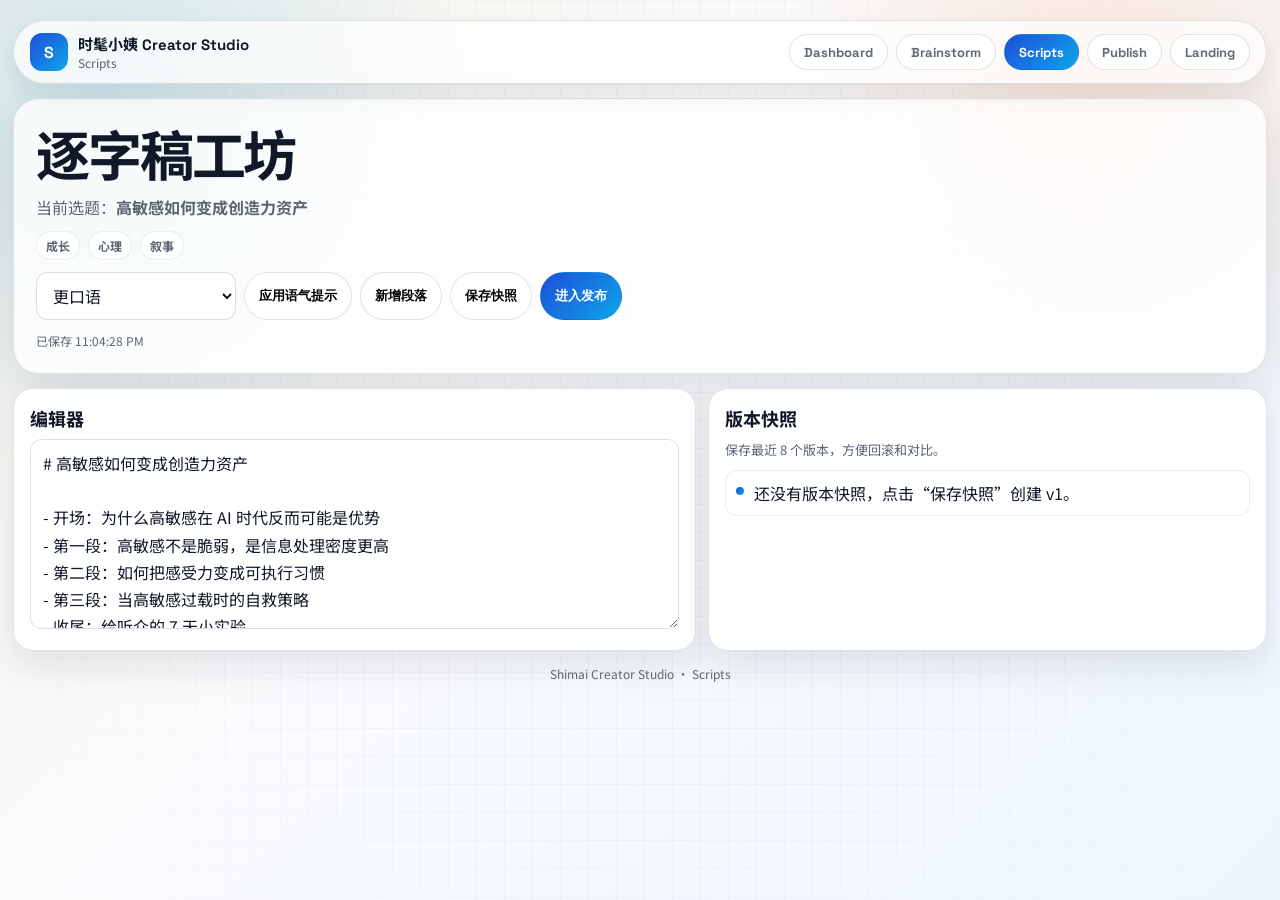
==== shimai_creator_studio_app/pages/scripts.html @ 161e4a40 "feat: add interactive Shimai Creator Studio prototype and app scaffold" ====
<!doctype html>
<html lang="zh-CN">
<head>
  <meta charset="utf-8" />
  <meta name="viewport" content="width=device-width, initial-scale=1" />
  <title>Creator Studio - Scripts</title>
  <link rel="preconnect" href="https://fonts.googleapis.com" />
  <link rel="preconnect" href="https://fonts.gstatic.com" crossorigin />
  <link href="https://fonts.googleapis.com/css2?family=Space+Grotesk:wght@400;500;700;800&family=Noto+Sans+SC:wght@400;500;700;900&display=swap" rel="stylesheet" />
  <link rel="stylesheet" href="../assets/css/studio.css" />
</head>
<body>
  <div class="shell">
    <header class="topbar">
      <div class="brand">
        <div class="brand-mark">S</div>
        <div class="brand-copy">
          <strong>时髦小姨 Creator Studio</strong>
          <span>Scripts</span>
        </div>
      </div>
      <nav class="nav">
        <a class="nav-link" data-page="dashboard" href="dashboard.html">Dashboard</a>
        <a class="nav-link" data-page="brainstorm" href="brainstorm.html">Brainstorm</a>
        <a class="nav-link" data-page="scripts" href="scripts.html">Scripts</a>
        <a class="nav-link" data-page="publish" href="publish.html">Publish</a>
        <a class="nav-link" href="../../index.html">Landing</a>
      </nav>
    </header>

    <section class="hero">
      <h1 class="h1">逐字稿工坊</h1>
      <p>当前选题：<strong id="scriptTopic">-</strong></p>
      <div id="scriptTags" class="badges"></div>
      <div class="toolbar" style="margin-top:12px;">
        <select id="toneSelect" class="select" style="max-width:200px;">
          <option value="casual">更口语</option>
          <option value="professional">更结构化</option>
          <option value="warm">更温暖</option>
        </select>
        <button id="toneApplyBtn" class="btn" type="button">应用语气提示</button>
        <button id="addBlockBtn" class="btn" type="button">新增段落</button>
        <button id="snapshotBtn" class="btn" type="button">保存快照</button>
        <button id="toPublishBtn" class="btn primary" type="button">进入发布</button>
      </div>
      <p id="saveStatus" class="small" style="margin-top:8px;"></p>
    </section>

    <section class="section split">
      <article class="card">
        <h3>编辑器</h3>
        <textarea id="scriptEditor" class="textarea"></textarea>
      </article>
      <article class="card">
        <h3>版本快照</h3>
        <p>保存最近 8 个版本，方便回滚和对比。</p>
        <ul id="versionList" class="list" style="margin-top:10px;"></ul>
      </article>
    </section>

    <footer class="footer">Shimai Creator Studio · Scripts</footer>
  </div>

  <script src="../assets/js/studio-data.js"></script>
  <script src="../assets/js/studio-core.js"></script>
  <script src="../assets/js/scripts.js"></script>
</body>
</html>
---- shimai_creator_studio_app/assets/css/studio.css ----
:root {
  --bg: #f7f2e9;
  --bg2: #eef6ff;
  --ink: #111827;
  --muted: #5a6470;
  --line: rgba(17, 24, 39, 0.12);
  --card: rgba(255, 255, 255, 0.78);
  --card-strong: rgba(255, 255, 255, 0.92);
  --blue: #1d4ed8;
  --cyan: #0ea5e9;
  --coral: #f97316;
  --violet: #8b5cf6;
  --ok: #16a34a;
  --warn: #ea580c;
  --shadow: 0 20px 56px rgba(17, 24, 39, 0.12);
  --r-xl: 26px;
  --r-lg: 20px;
  --r-md: 14px;
}

* { box-sizing: border-box; }
html, body { margin: 0; padding: 0; }
body {
  color: var(--ink);
  font-family: "Noto Sans SC", "Microsoft YaHei", sans-serif;
  background:
    radial-gradient(circle at 8% 12%, rgba(14, 165, 233, 0.17), transparent 26%),
    radial-gradient(circle at 86% 10%, rgba(249, 115, 22, 0.15), transparent 24%),
    linear-gradient(135deg, var(--bg) 0%, #fafbfd 42%, var(--bg2) 100%);
  min-height: 100vh;
}
body::before {
  content: "";
  position: fixed;
  inset: 0;
  pointer-events: none;
  background-image:
    linear-gradient(rgba(17, 24, 39, 0.03) 1px, transparent 1px),
    linear-gradient(90deg, rgba(17, 24, 39, 0.03) 1px, transparent 1px);
  background-size: 28px 28px;
  mask-image: radial-gradient(circle at center, black 48%, transparent 90%);
}

a { color: inherit; text-decoration: none; }

.shell {
  width: min(1280px, calc(100% - 26px));
  margin: 0 auto;
  padding: 20px 0 50px;
  position: relative;
  z-index: 1;
}

.topbar {
  display: flex;
  align-items: center;
  justify-content: space-between;
  gap: 14px;
  padding: 12px 16px;
  border-radius: 999px;
  border: 1px solid var(--line);
  background: rgba(255, 255, 255, 0.7);
  backdrop-filter: blur(12px);
  box-shadow: 0 10px 24px rgba(17, 24, 39, 0.08);
  margin-bottom: 14px;
}
.brand {
  display: flex;
  align-items: center;
  gap: 10px;
  min-width: 0;
}
.brand-mark {
  width: 38px;
  height: 38px;
  border-radius: 12px;
  background: linear-gradient(135deg, var(--blue), var(--cyan));
  display: grid;
  place-items: center;
  color: #fff;
  font-weight: 800;
  font-family: "Space Grotesk", sans-serif;
}
.brand-copy strong,
.h1,
.section-head h2,
.card h3,
.metric strong,
.nav-link {
  font-family: "Space Grotesk", "Noto Sans SC", sans-serif;
}
.brand-copy strong { display: block; font-size: 15px; }
.brand-copy span { display: block; font-size: 12px; color: var(--muted); }

.nav { display: flex; flex-wrap: wrap; gap: 8px; justify-content: flex-end; }
.nav-link {
  border-radius: 999px;
  border: 1px solid var(--line);
  background: rgba(255, 255, 255, 0.84);
  height: 36px;
  padding: 0 14px;
  display: inline-flex;
  align-items: center;
  justify-content: center;
  font-size: 13px;
  font-weight: 700;
  color: #5f6a76;
}
.nav-link.active {
  color: #fff;
  border-color: transparent;
  background: linear-gradient(135deg, var(--blue), var(--cyan));
}

.hero {
  border-radius: var(--r-xl);
  border: 1px solid var(--line);
  background: var(--card);
  box-shadow: var(--shadow);
  padding: 22px;
}
.h1 {
  margin: 10px 0 8px;
  font-size: clamp(30px, 4.4vw, 54px);
  line-height: 1;
  letter-spacing: -0.04em;
}
.hero p { margin: 0; color: var(--muted); line-height: 1.75; }
.hero-actions { display: flex; flex-wrap: wrap; gap: 10px; margin-top: 16px; }
.btn {
  border-radius: 999px;
  border: 1px solid var(--line);
  background: rgba(255, 255, 255, 0.85);
  min-height: 38px;
  padding: 0 14px;
  display: inline-flex;
  align-items: center;
  justify-content: center;
  gap: 8px;
  font-size: 13px;
  font-weight: 700;
}
.btn.primary { color: #fff; border-color: transparent; background: linear-gradient(135deg, var(--blue), var(--cyan)); }

.section { margin-top: 14px; }
.section-head { display: flex; justify-content: space-between; align-items: flex-end; gap: 10px; margin-bottom: 10px; }
.section-head h2 { margin: 0; font-size: 24px; letter-spacing: -0.03em; }
.section-head p { margin: 6px 0 0; color: var(--muted); font-size: 14px; line-height: 1.6; }

.grid { display: grid; gap: 12px; }
.grid.cols-2 { grid-template-columns: repeat(2, minmax(0, 1fr)); }
.grid.cols-3 { grid-template-columns: repeat(3, minmax(0, 1fr)); }
.grid.cols-4 { grid-template-columns: repeat(4, minmax(0, 1fr)); }

.card {
  border-radius: var(--r-lg);
  border: 1px solid var(--line);
  background: var(--card-strong);
  box-shadow: 0 16px 36px rgba(17, 24, 39, 0.1);
  padding: 16px;
}
.card h3 { margin: 0 0 8px; font-size: 18px; }
.card p { margin: 0; color: var(--muted); line-height: 1.65; font-size: 13px; }

.metric {
  border-radius: 16px;
  border: 1px solid rgba(17, 24, 39, 0.08);
  background: rgba(255, 255, 255, 0.9);
  padding: 14px;
}
.metric strong { display: block; font-size: 24px; }
.metric span { display: block; color: var(--muted); font-size: 12px; margin-top: 4px; line-height: 1.5; }

.list {
  margin: 0;
  padding: 0;
  list-style: none;
  display: grid;
  gap: 8px;
}
.list li {
  display: flex;
  gap: 10px;
  align-items: flex-start;
  border: 1px solid rgba(17, 24, 39, 0.08);
  border-radius: 12px;
  background: rgba(255, 255, 255, 0.86);
  padding: 10px;
}
.list li::before {
  content: "";
  width: 8px;
  height: 8px;
  margin-top: 6px;
  border-radius: 50%;
  background: linear-gradient(135deg, var(--blue), var(--cyan));
  flex: none;
}

.badges { display: flex; flex-wrap: wrap; gap: 8px; margin-top: 10px; }
.badge {
  border-radius: 999px;
  border: 1px solid rgba(17, 24, 39, 0.08);
  background: rgba(255, 255, 255, 0.85);
  padding: 5px 9px;
  font-size: 12px;
  font-weight: 700;
  color: #5c6773;
}
.badge.ok { color: #0f6f2a; border-color: rgba(15, 111, 42, 0.18); background: rgba(34, 197, 94, 0.12); }
.badge.warn { color: #9a3412; border-color: rgba(154, 52, 18, 0.2); background: rgba(249, 115, 22, 0.14); }

.toolbar {
  display: flex;
  flex-wrap: wrap;
  gap: 8px;
  margin-bottom: 10px;
}
.input, .select, .textarea {
  width: 100%;
  border: 1px solid rgba(17, 24, 39, 0.14);
  border-radius: 12px;
  background: #fff;
  color: var(--ink);
  padding: 10px 12px;
  font: inherit;
}
.textarea { min-height: 190px; resize: vertical; line-height: 1.7; }
.small { font-size: 12px; color: var(--muted); }
.split { display: grid; grid-template-columns: 1.1fr 0.9fr; gap: 12px; }

.task-item {
  display: grid;
  grid-template-columns: auto 1fr auto;
  align-items: center;
  gap: 10px;
  padding: 9px 10px;
  border: 1px solid rgba(17, 24, 39, 0.08);
  border-radius: 12px;
  background: rgba(255, 255, 255, 0.86);
}
.task-item.done { opacity: 0.66; }
.task-item input { width: 16px; height: 16px; }
.task-item span { font-size: 13px; }
.task-item b { font-size: 11px; color: var(--muted); font-weight: 700; }

.topic-card {
  border: 1px solid rgba(17, 24, 39, 0.1);
  border-radius: 14px;
  background: rgba(255, 255, 255, 0.88);
  padding: 12px;
  cursor: pointer;
}
.topic-card.active {
  border-color: rgba(29, 78, 216, 0.45);
  box-shadow: 0 0 0 3px rgba(29, 78, 216, 0.12);
}
.topic-card h4 { margin: 0 0 6px; font-size: 16px; }
.topic-card p { margin: 0; font-size: 12px; color: var(--muted); line-height: 1.55; }
.score-row { display: flex; flex-wrap: wrap; gap: 6px; margin-top: 8px; }
.score { font-size: 11px; border-radius: 999px; padding: 4px 7px; background: #eef2ff; color: #334155; }

.kv { display: grid; gap: 8px; }
.kv .row {
  display: grid;
  grid-template-columns: 90px 1fr;
  gap: 8px;
  align-items: baseline;
}
.kv .row b { font-size: 12px; color: #334155; }
.kv .row span { font-size: 13px; color: var(--muted); line-height: 1.6; }

.progress {
  width: 100%;
  height: 9px;
  background: rgba(17, 24, 39, 0.12);
  border-radius: 999px;
  overflow: hidden;
}
.progress-bar {
  height: 100%;
  width: 0;
  background: linear-gradient(90deg, var(--blue), var(--cyan), var(--coral));
  transition: width 0.2s ease;
}

.timeline-state {
  display: grid;
  gap: 10px;
}
.state-item {
  border: 1px solid rgba(17, 24, 39, 0.08);
  border-radius: 12px;
  background: rgba(255, 255, 255, 0.86);
  padding: 10px;
  display: flex;
  align-items: center;
  justify-content: space-between;
  gap: 10px;
}
.state-item.done { border-color: rgba(22, 163, 74, 0.3); background: rgba(34, 197, 94, 0.12); }

.footer {
  margin-top: 14px;
  text-align: center;
  color: var(--muted);
  font-size: 12px;
}

@media (max-width: 1060px) {
  .grid.cols-4 { grid-template-columns: repeat(2, minmax(0, 1fr)); }
  .grid.cols-3 { grid-template-columns: repeat(2, minmax(0, 1fr)); }
  .split { grid-template-columns: 1fr; }
}
@media (max-width: 700px) {
  .shell { width: min(100% - 14px, 1280px); }
  .topbar { flex-direction: column; align-items: flex-start; border-radius: 22px; }
  .nav { justify-content: flex-start; }
  .grid.cols-4, .grid.cols-3, .grid.cols-2 { grid-template-columns: 1fr; }
}
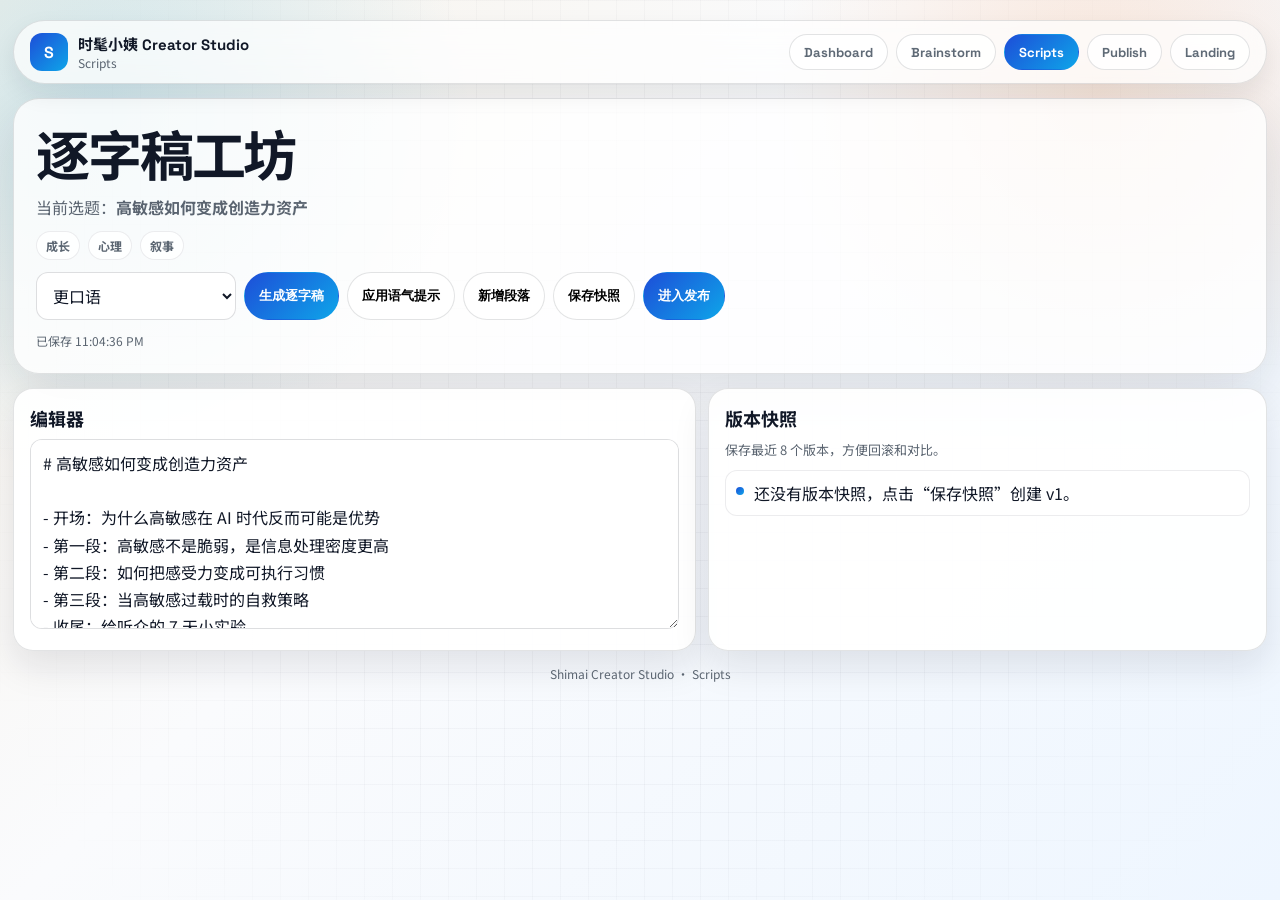
==== commit b77ec571: "feat(api): configurable API base and audio semantic endpoint with fallback" ====
--- a/shimai_creator_studio_app/pages/scripts.html
+++ b/shimai_creator_studio_app/pages/scripts.html
@@ -38,12 +38,14 @@
           <option value="professional">更结构化</option>
           <option value="warm">更温暖</option>
         </select>
+        <button id="generateDraftBtn" class="btn primary" type="button">生成逐字稿</button>
         <button id="toneApplyBtn" class="btn" type="button">应用语气提示</button>
         <button id="addBlockBtn" class="btn" type="button">新增段落</button>
         <button id="snapshotBtn" class="btn" type="button">保存快照</button>
         <button id="toPublishBtn" class="btn primary" type="button">进入发布</button>
       </div>
       <p id="saveStatus" class="small" style="margin-top:8px;"></p>
+      <p id="modelStatus" class="small"></p>
     </section>
 
     <section class="section split">
